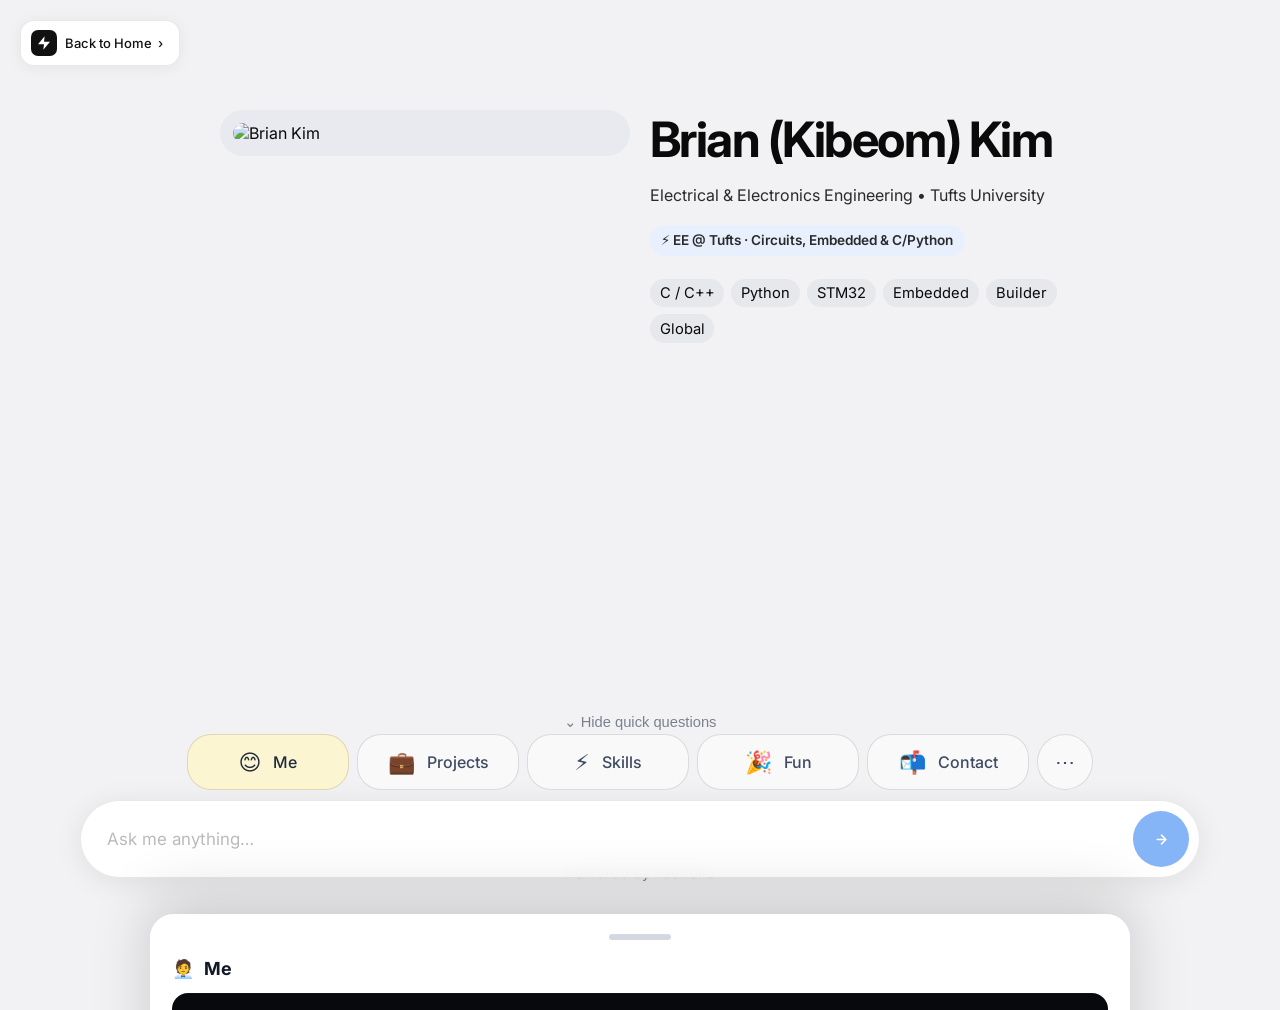
==== chat.html @ 94dc9ed6 "Initial commit" ====
<!DOCTYPE html>
<html lang="en">
<head>
<meta charset="UTF-8"/>
<meta name="viewport" content="width=device-width, initial-scale=1.0"/>
<title>Chat | Brian Kim</title>
<link rel="preconnect" href="https://fonts.googleapis.com">
<link href="https://fonts.googleapis.com/css2?family=Inter:wght@400;500;600;700;800;900&display=swap" rel="stylesheet">
<link rel="stylesheet" href="./styles.css"/>
</head>
<body>
<canvas id="liquid-canvas"></canvas>
<div id="cursor"></div>
<div id="cursor-ring"></div>

<a class="badge-btn" href="index.html">
  <div class="badge-icon">
    <svg width="16" height="16" viewBox="0 0 24 24" fill="white"><path d="M13 2L3 14h9l-1 8 10-12h-9l1-8z"/></svg>
  </div>
  Brian Kim Portfolio &nbsp;›
</a>

<main class="chat-view">
  <div class="chat-top">
    <div class="chat-avatar">
      <img src="https://portfolio-website-nine-zeta-33.vercel.app/images/intro.png" alt="Brian Kim"/>
    </div>
  </div>

  <div class="chat-bubble" id="user-question">What are your projects?</div>
  <div class="typing" id="typing"><span></span><span></span><span></span></div>

  <article class="chat-answer" id="chat-answer" style="display:none;">
    <div id="chat-resource-cards" class="chat-resource-cards" style="display:none;"></div>
    <p id="chat-answer-body" class="robotic-output"></p>
  </article>
</main>

<div class="chat-bar">
  <input class="chat-input" placeholder="Ask me anything…" />
  <button class="chat-send" aria-label="Send">
    <svg viewBox="0 0 24 24" fill="none" stroke="white" stroke-width="2.5" stroke-linecap="round" stroke-linejoin="round">
      <path d="M5 12h14M12 5l7 7-7 7"/>
    </svg>
  </button>
</div>

<nav class="bottom-nav">
  <a class="nav-item" href="me.html"><span class="nav-icon">😊</span>Me</a>
  <a class="nav-item" href="projects.html"><span class="nav-icon">💼</span>Projects</a>
  <a class="nav-item" href="skills.html"><span class="nav-icon">⚡</span>Skills</a>
  <a class="nav-item" href="fun.html"><span class="nav-icon">🎉</span>Fun</a>
  <a class="nav-item" href="contact.html"><span class="nav-icon">📬</span>Contact</a>
</nav>

<script src="./script.js"></script>
</body>
</html>
---- styles.css ----
*, *::before, *::after { margin: 0; padding: 0; box-sizing: border-box; }

:root {
  --bg: #ffffff;
  --text: #0a0a0a;
  --muted: #666;
  --card: rgba(255, 255, 255, 0.95);
  --line: rgba(0, 0, 0, 0.09);
}

body {
  background: var(--bg);
  color: var(--text);
  font-family: 'Inter', system-ui, sans-serif;
  min-height: 100vh;
  cursor: none;
  overflow-x: hidden;
  user-select: none;
}

body.no-rainbow {
  cursor: auto;
  background: #f2f2f4;
}

body.no-rainbow #liquid-canvas,
body.no-rainbow #cursor,
body.no-rainbow #cursor-ring,
body.no-rainbow .hint {
  display: none !important;
}

body.no-rainbow .chat-input {
  cursor: text;
}

body.no-rainbow .chat-send,
body.no-rainbow .nav-item,
body.no-rainbow .badge-btn {
  cursor: pointer;
}

#liquid-canvas {
  position: fixed;
  inset: 0;
  z-index: 0;
  pointer-events: none;
}

#cursor {
  position: fixed;
  width: 12px;
  height: 12px;
  border-radius: 50%;
  background: #111;
  pointer-events: none;
  transform: translate(-50%, -50%);
  z-index: 9999;
  transition: opacity .2s;
}

#cursor-ring {
  position: fixed;
  width: 34px;
  height: 34px;
  border-radius: 50%;
  border: 1.5px solid rgba(0, 0, 0, 0.15);
  pointer-events: none;
  transform: translate(-50%, -50%);
  z-index: 9998;
}

.badge-btn {
  position: fixed;
  top: 20px;
  left: 20px;
  z-index: 100;
  display: flex;
  align-items: center;
  gap: 8px;
  padding: 9px 16px 9px 10px;
  background: var(--card);
  backdrop-filter: blur(12px);
  border: 1px solid var(--line);
  border-radius: 14px;
  font-size: 13px;
  font-weight: 500;
  color: #111;
  text-decoration: none;
  box-shadow: 0 2px 16px rgba(0, 0, 0, 0.06);
}

.badge-icon {
  width: 26px;
  height: 26px;
  border-radius: 7px;
  background: #111;
  display: flex;
  align-items: center;
  justify-content: center;
}

.hero {
  position: relative;
  z-index: 10;
  width: 100%;
  height: 100vh;
  display: flex;
  flex-direction: column;
  align-items: center;
  justify-content: center;
  padding-bottom: 180px;
  pointer-events: none;
}

.logo-wrap {
  width: 50px;
  height: 50px;
  margin-bottom: 14px;
}

.hero-greeting {
  font-size: 18px;
  font-weight: 500;
  color: #222;
  margin-bottom: 2px;
  letter-spacing: -0.01em;
  text-align: center;
}

.hero-title {
  font-size: clamp(3rem, 9vw, 7.5rem);
  font-weight: 900;
  letter-spacing: -0.05em;
  color: #0a0a0a;
  line-height: 1;
  margin-bottom: 24px;
  text-align: center;
}

.memoji {
  width: 210px;
  height: 210px;
  border-radius: 50%;
  overflow: hidden;
  animation: float 5s ease-in-out infinite;
  filter: drop-shadow(0 16px 32px rgba(0, 0, 0, 0.1));
}

.memoji img {
  width: 100%;
  height: 100%;
  object-fit: cover;
}

@keyframes float {
  0%, 100% { transform: translateY(0) rotate(-1deg); }
  50% { transform: translateY(-12px) rotate(1.5deg); }
}

.chat-bar {
  position: fixed;
  bottom: 22px;
  left: 50%;
  transform: translateX(-50%);
  z-index: 100;
  display: flex;
  align-items: center;
  width: min(1120px, calc(100% - 3rem));
  max-width: 1120px;
  background: var(--card);
  backdrop-filter: blur(20px);
  border: 1px solid var(--line);
  border-radius: 999px;
  padding: 10px 10px 10px 26px;
  box-shadow: 0 4px 28px rgba(0, 0, 0, 0.08);
  transition: bottom .24s ease, opacity .2s ease;
}

.chat-input {
  flex: 1;
  border: none;
  background: transparent;
  outline: none;
  font-size: 17px;
  color: #333;
  font-family: inherit;
  cursor: none;
}

.chat-input::placeholder { color: #bbb; }

.chat-send {
  width: 56px;
  height: 56px;
  border-radius: 50%;
  background: #85b4f7;
  border: none;
  display: flex;
  align-items: center;
  justify-content: center;
  flex-shrink: 0;
  cursor: none;
  color: #fff;
  transition: background 0.2s ease, color 0.2s ease, transform 0.15s ease;
}

.chat-send svg {
  width: 15px;
  height: 15px;
  stroke: currentColor;
}

.chat-send.is-active {
  background: #3f8cff;
  color: #fff;
}

.bottom-nav {
  position: fixed;
  bottom: 110px;
  left: 50%;
  transform: translateX(-50%);
  z-index: 100;
  display: flex;
  gap: 8px;
  padding: 0;
  transition: opacity .24s ease, transform .24s ease;
}

.nav-item {
  display: flex;
  flex-direction: row;
  align-items: center;
  justify-content: center;
  gap: 12px;
  padding: 12px 24px;
  border-radius: 24px;
  border: 1px solid rgba(0, 0, 0, 0.12);
  background: rgba(255, 255, 255, 0.55);
  font-size: 16px;
  font-weight: 500;
  color: #3f4b61;
  cursor: none;
  min-width: 162px;
  text-decoration: none;
  transition: background .15s, color .15s;
}

.nav-item:hover { background: rgba(0, 0, 0, 0.05); color: #111; }
.nav-item.active { background: rgba(255, 247, 199, 0.78); color: #1f2b3d; }

.nav-icon { font-size: 22px; }

.nav-item.nav-more {
  min-width: 56px;
  width: 56px;
  height: 56px;
  padding: 0;
  font-size: 20px;
  justify-content: center;
  border-radius: 999px;
}

.more-sheet-backdrop {
  position: fixed;
  inset: 0;
  z-index: 12020;
  background: rgba(18, 20, 24, 0.34);
  backdrop-filter: blur(10px);
  -webkit-backdrop-filter: blur(10px);
  opacity: 0;
  pointer-events: none;
  transition: opacity 0.22s ease;
}

.more-sheet-backdrop.show {
  opacity: 1;
  pointer-events: auto;
}

.more-sheet {
  position: fixed;
  left: 0;
  right: 0;
  bottom: 0;
  z-index: 12030;
  margin: 0 auto;
  width: min(980px, 100%);
  max-height: min(78vh, 900px);
  background: rgba(255, 255, 255, 0.96);
  border-radius: 24px 24px 0 0;
  box-shadow: 0 -18px 60px rgba(0, 0, 0, 0.16);
  transform: translateY(102%);
  transition: transform 0.28s cubic-bezier(0.22, 1, 0.36, 1);
  overflow: hidden;
}

.more-sheet.show {
  transform: translateY(0);
}

.more-sheet-inner {
  overflow-y: auto;
  max-height: min(78vh, 900px);
  padding: 14px 22px 34px;
}

.more-sheet-handle {
  width: 62px;
  height: 6px;
  border-radius: 999px;
  background: #d3d8e2;
  margin: 6px auto 18px;
}

.more-sheet-group + .more-sheet-group {
  margin-top: 28px;
}

.more-sheet-title {
  display: flex;
  align-items: center;
  gap: 10px;
  font-size: 18px;
  font-weight: 700;
  color: #111827;
  margin-bottom: 14px;
}

.more-sheet-items {
  display: flex;
  flex-direction: column;
  gap: 12px;
}

.more-sheet-question {
  display: flex;
  align-items: center;
  justify-content: space-between;
  gap: 14px;
  width: 100%;
  border: 1px solid rgba(17, 24, 39, 0.06);
  border-radius: 16px;
  background: #f5f7fb;
  color: #111827;
  padding: 18px 20px;
  text-align: left;
  font-size: 17px;
  font-weight: 500;
  cursor: pointer;
  transition: transform 0.16s ease, background 0.16s ease, border-color 0.16s ease;
}

.more-sheet-question:hover {
  transform: translateY(-1px);
  background: #eef2f8;
}

.more-sheet-question.primary {
  background: #07090d;
  color: #fff;
}

.more-sheet-question.primary:hover {
  background: #13161b;
}

.more-sheet-question-arrow {
  font-size: 28px;
  line-height: 1;
  color: inherit;
  opacity: 0.82;
}

body.more-sheet-open {
  overflow: hidden;
}

@media (max-width: 720px) {
  .more-sheet {
    width: 100%;
    border-radius: 22px 22px 0 0;
  }

  .more-sheet-inner {
    padding: 12px 18px 28px;
  }

  .more-sheet-question {
    font-size: 16px;
    padding: 16px 18px;
  }
}

/* =========================
   Home (static UI) — match reference screenshot
   ========================= */

body.home.static-ui {
  cursor: auto;
}

body.home.static-ui #cursor,
body.home.static-ui #cursor-ring,
body.home.static-ui .hint {
  display: block;
}

body.home.static-ui #liquid-canvas {
  opacity: 1;
}

body.home.static-ui .hero {
  padding-bottom: 230px;
}

body.home.static-ui .chat-bar {
  bottom: 150px;
  width: min(760px, calc(100% - 3rem));
  padding: 10px 10px 10px 22px;
  border-radius: 999px;
  background: rgba(255, 255, 255, 0.8);
  border: 1px solid rgba(0, 0, 0, 0.08);
  box-shadow: 0 3px 18px rgba(0, 0, 0, 0.06);
}

body.home.static-ui .chat-input {
  cursor: default;
  font-size: 16px;
  color: #6b7280;
}

body.home.static-ui .chat-input::placeholder {
  color: rgba(17, 24, 39, 0.35);
}

body.home.static-ui .chat-send {
  width: 46px;
  height: 46px;
  cursor: default;
  box-shadow: 0 6px 18px rgba(0, 0, 0, 0.08);
}

body.home.static-ui .bottom-nav {
  bottom: 70px;
  gap: 14px;
}

body.home.static-ui .nav-item {
  min-width: 118px;
  width: 118px;
  height: 76px;
  padding: 12px 10px;
  gap: 6px;
  flex-direction: column;
  border-radius: 16px;
  border: 1px solid rgba(0, 0, 0, 0.08);
  background: rgba(255, 255, 255, 0.72);
  box-shadow: 0 2px 14px rgba(0, 0, 0, 0.05);
  color: rgba(17, 24, 39, 0.75);
  font-size: 13px;
  font-weight: 500;
  pointer-events: auto;
  cursor: pointer;
}

body.home.static-ui .nav-item:hover {
  background: rgba(255, 255, 255, 0.72);
  color: rgba(17, 24, 39, 0.75);
}

body.home.static-ui .nav-item.active {
  background: rgba(255, 255, 255, 0.72);
}

body.home.static-ui .nav-icon {
  width: 30px;
  height: 30px;
  border-radius: 10px;
  display: inline-flex;
  align-items: center;
  justify-content: center;
  background: rgba(17, 24, 39, 0.04);
  font-size: 18px;
}

body.home.static-ui .nav-label {
  line-height: 1;
}

body.home.static-ui .nav-more {
  display: none !important;
}

.watermark {
  position: fixed;
  bottom: -24px;
  left: 50%;
  transform: translateX(-50%);
  font-size: clamp(5rem, 15vw, 13rem);
  font-weight: 900;
  letter-spacing: -0.04em;
  color: rgba(0, 0, 0, 0.035);
  white-space: nowrap;
  pointer-events: none;
  z-index: 1;
}

.hint {
  position: fixed;
  bottom: 50%;
  left: 50%;
  transform: translate(-50%, 50%);
  font-size: 12px;
  letter-spacing: .18em;
  text-transform: uppercase;
  color: rgba(0, 0, 0, 0.2);
  pointer-events: none;
  z-index: 50;
  transition: opacity .8s ease;
}

.hint.hidden { opacity: 0; }

.screen-loader {
  position: fixed;
  inset: 0;
  z-index: 12000;
  display: none;
  align-items: center;
  justify-content: center;
  flex-direction: column;
  gap: 0.8rem;
  background: rgba(255, 255, 255, 0.9);
  backdrop-filter: blur(8px);
}

.screen-loader.show {
  display: flex;
}

.loader-typing {
  display: flex;
  gap: 0.4rem;
}

.loader-typing span {
  width: 9px;
  height: 9px;
  border-radius: 50%;
  background: #2f2f34;
  opacity: 0.28;
  animation: blink 1s infinite ease-in-out;
}

.loader-typing span:nth-child(2) { animation-delay: 0.14s; }
.loader-typing span:nth-child(3) { animation-delay: 0.28s; }

.loader-label {
  font-size: 0.92rem;
  color: #4b4b54;
  letter-spacing: 0.02em;
}

.page-content {
  position: relative;
  z-index: 10;
  width: 100%;
  margin: 0;
}

.app-shell {
  position: relative;
  z-index: 10;
  width: min(860px, calc(100% - 2rem));
  margin: 110px auto 0;
  max-height: calc(100vh - 315px);
  overflow-y: auto;
  overflow-x: hidden;
  padding: 0 10px 16px;
  border-radius: 14px;
}

.app-shell::-webkit-scrollbar {
  width: 8px;
}

.app-shell::-webkit-scrollbar-thumb {
  background: rgba(98, 102, 112, 0.55);
  border-radius: 999px;
}

.content-card {
  background: transparent;
  border: 0;
  border-radius: 0;
  padding: 0;
  box-shadow: none;
}

.content-card.preload-hide {
  opacity: 0;
  transform: translateY(6px);
  pointer-events: none;
}

.content-card.reveal {
  opacity: 1;
  transform: translateY(0);
  transition: opacity 420ms ease, transform 420ms ease;
}

.page-typing {
  display: none;
  align-items: center;
  justify-content: center;
  gap: 0.4rem;
  min-height: 120px;
}

.page-typing.show {
  display: flex;
}

.page-typing span {
  width: 10px;
  height: 10px;
  border-radius: 50%;
  background: #2f2f34;
  opacity: 0.25;
  animation: blink 1s infinite ease-in-out;
}

.page-typing span:nth-child(2) { animation-delay: 0.14s; }
.page-typing span:nth-child(3) { animation-delay: 0.28s; }

.page-loader-scene {
  position: relative;
  z-index: 15;
  width: min(860px, calc(100% - 2rem));
  margin: 120px auto 40px;
  display: none;
}

.page-loader-scene.show {
  display: block;
}

.scene-top {
  display: flex;
  justify-content: center;
  margin-bottom: 18px;
}

.scene-avatar {
  width: 58px;
  height: 58px;
  border-radius: 50%;
  overflow: hidden;
  box-shadow: 0 10px 24px rgba(0, 0, 0, 0.12);
}

.scene-avatar img {
  width: 100%;
  height: 100%;
  object-fit: cover;
}

.scene-bubble {
  margin: 0 0 0 auto;
  width: fit-content;
  max-width: min(640px, 88%);
  background: #1677f2;
  color: #fff;
  border-radius: 999px;
  padding: 0.72rem 1.08rem;
  font-size: 1.02rem;
  line-height: 1.35;
  text-align: left;
}

.scene-dots {
  margin-top: 48px;
  display: flex;
  gap: 0.33rem;
  width: fit-content;
  margin-left: 0;
  margin-right: auto;
}

.scene-dots span {
  width: 8px;
  height: 8px;
  border-radius: 50%;
  background: #191919;
  opacity: 0.26;
  animation: blink 1s infinite ease-in-out;
}

.scene-dots span:nth-child(2) { animation-delay: 0.14s; }
.scene-dots span:nth-child(3) { animation-delay: 0.28s; }

.content-card h1 {
  font-size: clamp(2.1rem, 4vw, 3.05rem);
  margin-bottom: .8rem;
  letter-spacing: -0.03em;
}

.content-card h2 {
  font-size: 1.2rem;
  margin: 1rem 0 .45rem;
}

.content-card p {
  color: #2a2a2a;
  line-height: 1.65;
  margin-bottom: .7rem;
}

.grid {
  display: grid;
  grid-template-columns: repeat(2, minmax(0, 1fr));
  gap: .9rem;
  margin-top: .8rem;
}

.item {
  border: 1px solid rgba(0, 0, 0, 0.08);
  border-radius: 14px;
  padding: .8rem;
  background: rgba(255, 255, 255, 0.8);
}

.item img {
  width: 100%;
  aspect-ratio: 16 / 9;
  object-fit: cover;
  border-radius: 10px;
  margin-bottom: .55rem;
}

.item h3 {
  font-size: 1rem;
  margin-bottom: .4rem;
}

.item a {
  color: #145ad7;
  text-decoration: none;
  font-weight: 600;
}

.item a:hover { text-decoration: underline; }

.chips {
  display: flex;
  gap: .5rem;
  flex-wrap: wrap;
  list-style: none;
  margin-top: .7rem;
}

.chips li {
  border: 1px solid rgba(0, 0, 0, 0.1);
  border-radius: 999px;
  padding: .45rem .75rem;
  font-size: .92rem;
  background: #121318;
  color: #f3f5fb;
}

.link-list {
  display: flex;
  flex-direction: column;
  gap: .5rem;
  margin-top: .5rem;
}

.link-list a {
  color: #145ad7;
  text-decoration: none;
  font-weight: 600;
}

.link-list a:hover { text-decoration: underline; }

.persona-top {
  display: grid;
  justify-items: center;
  gap: 0.9rem;
  margin-bottom: 1.1rem;
}

.persona-avatar {
  width: 58px;
  height: 58px;
  border-radius: 50%;
  overflow: hidden;
}

.persona-avatar img {
  width: 100%;
  height: 100%;
  object-fit: cover;
}

.profile-grid {
  display: grid;
  grid-template-columns: 1fr 1fr;
  gap: 1.2rem;
  align-items: start;
  margin-bottom: 1.35rem;
}

.profile-photo-wrap {
  background: #e8eaef;
  border-radius: 24px;
  padding: 0.8rem;
}

.profile-photo-wrap img {
  width: 100%;
  border-radius: 16px;
  display: block;
}

.muted-line {
  color: #787f8f;
}

.profile-tags {
  margin-top: 0.7rem;
  display: flex;
  flex-wrap: wrap;
  gap: 0.44rem;
}

.profile-tags span {
  background: #e7e8ec;
  border-radius: 999px;
  padding: 0.33rem 0.62rem;
  font-size: 0.92rem;
}

.project-row {
  --visible-cards: 3;
  --project-gap: 0.9rem;
  overflow: hidden;
}

.project-track {
  display: flex;
  gap: var(--project-gap);
  transition: transform 0.35s ease;
  will-change: transform;
  cursor: grab;
  touch-action: pan-y;
}

.project-track.dragging {
  transition: none;
  cursor: grabbing;
}

.project-tile {
  background: linear-gradient(180deg, #090a10, #151821);
  border-radius: 24px;
  overflow: hidden;
  min-height: 330px;
  color: #f8f9fc;
  display: flex;
  flex-direction: column;
  flex: 0 0 calc((100% - (var(--project-gap) * (var(--visible-cards) - 1))) / var(--visible-cards));
}

.project-tile img {
  width: 100%;
  height: 100%;
  object-fit: cover;
  flex: 1;
}

.project-head {
  padding: 1rem 1rem 0.4rem;
}

.project-head h3 {
  color: #fff;
  font-size: 1.9rem;
  line-height: 1;
  margin: 0.26rem 0 0;
}

.project-head p {
  margin: 0;
  font-size: 0.78rem;
  font-weight: 700;
  letter-spacing: 0.08em;
  text-transform: uppercase;
  color: rgba(255, 255, 255, 0.72);
}

.project-chip {
  margin-top: 0.5rem;
  display: inline-flex;
  align-items: center;
  border-radius: 999px;
  padding: 0.26rem 0.62rem;
  font-size: 0.72rem;
  font-weight: 700;
  letter-spacing: 0.03em;
  color: #eaf1ff;
  background: rgba(255, 255, 255, 0.14);
  border: 1px solid rgba(255, 255, 255, 0.22);
}

.section-block {
  margin-bottom: 1.4rem;
}

.section-block h2 {
  font-size: 2.65rem;
  margin-bottom: 0.9rem;
}

.project-carousel-nav {
  margin-top: 0.9rem;
  display: flex;
  justify-content: flex-end;
  gap: 0.62rem;
}

.project-arrow {
  width: 44px;
  height: 44px;
  border-radius: 50%;
  border: 1px solid rgba(0, 0, 0, 0.08);
  background: #eef0f4;
  color: #7a8090;
  font-size: 1.5rem;
  line-height: 1;
  cursor: pointer;
}

.project-arrow:disabled {
  opacity: 0.45;
  cursor: default;
}

.projects-page .project-row {
  --project-gap: 1rem;
}

.projects-page .project-tile {
  position: relative;
  border: 1px solid rgba(255, 255, 255, 0.08);
  box-shadow: 0 18px 44px rgba(7, 8, 14, 0.35);
}

.projects-page .project-tile::after {
  content: '';
  position: absolute;
  inset: 0;
  background: linear-gradient(180deg, rgba(7, 8, 14, 0.05) 44%, rgba(7, 8, 14, 0.62) 100%);
  pointer-events: none;
}

.projects-page .project-head {
  position: relative;
  z-index: 1;
}

.projects-hero {
  display: flex;
  align-items: flex-end;
  justify-content: space-between;
  gap: 1rem;
  margin-bottom: 0.9rem;
}

.projects-intro {
  margin: 0 0 0.2rem;
  color: #5d6575;
  font-size: 0.98rem;
  font-weight: 600;
}

.project-directive {
  margin-top: 2.75rem;
  padding: 1.1rem 1.2rem;
  border-radius: 18px;
  border: 1px solid rgba(0, 0, 0, 0.08);
  background: rgba(255, 255, 255, 0.86);
}

.projects-page .project-carousel-nav {
  margin-bottom: 0.3rem;
}

.project-directive-title {
  margin: 0 0 0.75rem;
  font-size: 0.84rem;
  font-weight: 800;
  letter-spacing: 0.08em;
  text-transform: uppercase;
  color: #687183;
}

.project-directive p {
  margin-bottom: 0.7rem;
}

.project-directive p:last-child {
  margin-bottom: 0;
}

.skill-group {
  margin: 1rem 0 1.3rem;
}

.skill-group h3 {
  font-size: 2rem;
  margin-bottom: 0.6rem;
}

.fun-hero-wrap {
  background: #e4e4e7;
  border-radius: 22px;
  padding: 0.8rem;
  margin: 0.9rem 0 0.2rem;
}

.fun-hero-wrap img {
  width: 100%;
  border-radius: 14px;
  display: block;
}

.quick-hide {
  position: fixed;
  left: 50%;
  transform: translateX(-50%);
  bottom: 170px;
  z-index: 105;
  display: inline-block;
  border: 0;
  background: transparent;
  padding: 0;
  text-align: center;
  color: #7a808e;
  font-size: 0.92rem;
  cursor: pointer;
}

.powered {
  position: fixed;
  bottom: 18px;
  left: 50%;
  transform: translateX(-50%);
  color: #818796;
  font-size: 0.92rem;
  z-index: 40;
}

body.quick-hidden .bottom-nav {
  opacity: 0;
  pointer-events: none;
  transform: translateX(-50%) translateY(16px);
}

body.quick-hidden .chat-bar {
  bottom: 22px;
}

body.quick-hidden .app-shell {
  max-height: calc(100vh - 255px);
  padding-bottom: 16px;
}

body.quick-hidden .quick-hide {
  bottom: 104px;
  background: rgba(255, 255, 255, 0.82);
  border: 1px solid rgba(0, 0, 0, 0.12);
  border-radius: 8px;
  padding: 0.2rem 0.6rem;
}

.page-loader-overlay {
  position: fixed;
  inset: 0;
  z-index: 11500;
  background: rgba(242, 242, 244, 0.96);
  display: none;
}

.page-loader-overlay.show {
  display: block;
}

.chat-view {
  position: relative;
  z-index: 10;
  width: min(860px, calc(100% - 2rem));
  margin: 120px auto 210px;
  text-align: left;
}

.chat-top {
  display: flex;
  flex-direction: column;
  align-items: center;
  gap: 0.45rem;
  margin-bottom: 1.2rem;
}

.chat-avatar {
  width: 56px;
  height: 56px;
  border-radius: 50%;
  overflow: hidden;
  box-shadow: 0 8px 20px rgba(0, 0, 0, 0.12);
}

.chat-avatar img {
  width: 100%;
  height: 100%;
  object-fit: cover;
}

.chat-bubble {
  margin: 0 auto 0.8rem;
  width: fit-content;
  max-width: min(640px, 90%);
  background: #147efb;
  color: #fff;
  padding: 0.7rem 1rem;
  border-radius: 999px;
  font-size: 1.05rem;
  line-height: 1.35;
}

.typing {
  width: fit-content;
  padding: 0.55rem 0.75rem;
  border-radius: 14px;
  background: rgba(235, 235, 238, 0.95);
  display: flex;
  gap: 0.33rem;
}

.typing span {
  width: 7px;
  height: 7px;
  border-radius: 50%;
  background: #444;
  opacity: 0.32;
  animation: blink 1s infinite ease-in-out;
}

.typing span:nth-child(2) { animation-delay: 0.16s; }
.typing span:nth-child(3) { animation-delay: 0.32s; }

.chat-answer {
  margin-top: 0.9rem;
  max-width: min(760px, 96%);
  background: rgba(255, 255, 255, 0.9);
  border: 1px solid rgba(0, 0, 0, 0.08);
  border-radius: 18px;
  padding: 1rem;
  line-height: 1.65;
}

.chat-answer h2 {
  margin-bottom: 0.45rem;
}

.holding {
  transform: scale(0.96);
}

@keyframes blink {
  0%, 80%, 100% { opacity: 0.25; transform: translateY(0); }
  40% { opacity: 0.9; transform: translateY(-1px); }
}

/* ================================
   Me page — new components
   ================================ */

.status-badge {
  display: inline-block;
  margin: 0.35rem 0 0.55rem;
  font-size: 0.85rem;
  font-weight: 600;
  color: #1f5ea8;
  background: #e8f0fe;
  border-radius: 999px;
  padding: 0.28rem 0.7rem;
}

.bio-section {
  margin: 1.4rem 0;
}

.bio-section p {
  color: #2a2a2a;
  line-height: 1.7;
  margin-bottom: 0.9rem;
  font-size: 1rem;
}

.xp-section {
  margin: 1.4rem 0 0.6rem;
}

.section-label {
  font-size: 0.72rem !important;
  font-weight: 700 !important;
  letter-spacing: 0.1em;
  text-transform: uppercase;
  color: #888 !important;
  margin-bottom: 0.85rem !important;
}

.xp-list {
  display: flex;
  flex-direction: column;
  gap: 0;
}

.xp-item {
  display: grid;
  grid-template-columns: 14px 1fr;
  gap: 0 14px;
  padding: 0 0 1.1rem 0;
  position: relative;
}

.xp-item:not(:last-child) .xp-dot::after {
  content: '';
  position: absolute;
  left: 5px;
  top: 10px;
  bottom: 0;
  width: 2px;
  background: rgba(0,0,0,0.1);
}

.xp-dot {
  width: 12px;
  height: 12px;
  border-radius: 50%;
  background: #111;
  margin-top: 3px;
  flex-shrink: 0;
  position: relative;
}

.xp-role {
  font-weight: 700;
  font-size: 0.93rem;
  color: #111;
  margin-bottom: 0.1rem !important;
}

.xp-meta {
  font-size: 0.8rem;
  color: #888;
  margin-bottom: 0.2rem !important;
}

.xp-desc {
  font-size: 0.88rem;
  color: #555;
  line-height: 1.5;
  margin-bottom: 0 !important;
}

.lang-row {
  display: flex;
  gap: 0.6rem;
  flex-wrap: wrap;
  margin: 1rem 0 0.4rem;
}

.lang-chip {
  font-size: 0.88rem;
  font-weight: 600;
  background: #f0f0f3;
  border-radius: 999px;
  padding: 0.38rem 0.8rem;
  color: #333;
}

/* ================================
   Drop-in animation (structural zones)
   ================================ */

.ai-drop-zone {
  opacity: 0;
  transform: translateY(14px);
}

.ai-drop-zone.drop-in {
  animation: drop-in-anim 0.45s cubic-bezier(0.22, 1, 0.36, 1) forwards;
}

@keyframes drop-in-anim {
  to { opacity: 1; transform: translateY(0); }
}

/* ================================
   AI Streaming Content Animation
   ================================ */

.ai-hidden {
  opacity: 0 !important;
  transform: translateY(10px);
}

.ai-block-reveal {
  transition: opacity 0.38s ease, transform 0.38s ease;
  opacity: 1 !important;
  transform: translateY(0) !important;
}

/* Blinking cursor that appears at the end of streaming text */
.type-cursor {
  display: inline-block;
  width: 2px;
  height: 0.88em;
  background: currentColor;
  margin-left: 1.5px;
  vertical-align: text-bottom;
  border-radius: 1px;
  animation: cursor-blink 0.65s ease-in-out infinite;
}

@keyframes cursor-blink {
  0%, 100% { opacity: 1; }
  50%       { opacity: 0; }
}

/* Shimmer glow on the cursor line while streaming a heading */
h1.ai-streaming,
h2.ai-streaming,
h3.ai-streaming {
  background: linear-gradient(90deg, var(--text) 60%, #4f9eff 100%);
  -webkit-background-clip: text;
  background-clip: text;
  -webkit-text-fill-color: transparent;
  transition: background 0.3s;
}

/* After streaming completes restore normal color */
h1.ai-streaming-done,
h2.ai-streaming-done,
h3.ai-streaming-done {
  -webkit-text-fill-color: unset;
  color: var(--text);
}

/* Stagger chips in after their group fades in */
.chips.ai-block-reveal li {
  opacity: 0;
  transform: scale(0.88);
  animation: chip-pop 0.22s ease forwards;
}

.chips.ai-block-reveal li:nth-child(1)  { animation-delay: 0.04s; }
.chips.ai-block-reveal li:nth-child(2)  { animation-delay: 0.08s; }
.chips.ai-block-reveal li:nth-child(3)  { animation-delay: 0.12s; }
.chips.ai-block-reveal li:nth-child(4)  { animation-delay: 0.16s; }
.chips.ai-block-reveal li:nth-child(5)  { animation-delay: 0.20s; }
.chips.ai-block-reveal li:nth-child(6)  { animation-delay: 0.24s; }
.chips.ai-block-reveal li:nth-child(n+7) { animation-delay: 0.28s; }

@keyframes chip-pop {
  to { opacity: 1; transform: scale(1); }
}

/* Project tiles slide up individually */
.project-row.ai-block-reveal .project-tile {
  opacity: 0;
  transform: translateY(14px);
  animation: tile-rise 0.32s ease forwards;
}

.project-row.ai-block-reveal .project-tile:nth-child(1) { animation-delay: 0.05s; }
.project-row.ai-block-reveal .project-tile:nth-child(2) { animation-delay: 0.15s; }
.project-row.ai-block-reveal .project-tile:nth-child(3) { animation-delay: 0.25s; }

@keyframes tile-rise {
  to { opacity: 1; transform: translateY(0); }
}

/* Link list links pop in */
.link-list.ai-block-reveal a {
  opacity: 0;
  animation: link-in 0.2s ease forwards;
}

.link-list.ai-block-reveal a:nth-child(1) { animation-delay: 0.05s; }
.link-list.ai-block-reveal a:nth-child(2) { animation-delay: 0.12s; }
.link-list.ai-block-reveal a:nth-child(3) { animation-delay: 0.19s; }
.link-list.ai-block-reveal a:nth-child(4) { animation-delay: 0.26s; }

@keyframes link-in {
  from { opacity: 0; transform: translateX(-6px); }
  to   { opacity: 1; transform: translateX(0); }
}

/* Profile tags pop */
.profile-tags.ai-block-reveal span {
  opacity: 0;
  transform: scale(0.85);
  animation: chip-pop 0.2s ease forwards;
}

.profile-tags.ai-block-reveal span:nth-child(1) { animation-delay: 0.04s; }
.profile-tags.ai-block-reveal span:nth-child(2) { animation-delay: 0.09s; }
.profile-tags.ai-block-reveal span:nth-child(3) { animation-delay: 0.14s; }
.profile-tags.ai-block-reveal span:nth-child(4) { animation-delay: 0.19s; }
.profile-tags.ai-block-reveal span:nth-child(5) { animation-delay: 0.24s; }

@media (max-width: 900px) {
  .grid { grid-template-columns: 1fr; }
  .project-row { --visible-cards: 1; }
  .project-tile { min-height: 290px; }

  .projects-hero {
    display: block;
  }

  .projects-intro {
    margin-top: 0.45rem;
  }
  .profile-grid { grid-template-columns: 1fr; }
}

@media (max-width: 720px) {
  body {
    cursor: auto;
  }

  .chat-input,
  .chat-send,
  .nav-item {
    cursor: pointer;
  }

  #cursor,
  #cursor-ring,
  .hint {
    display: none;
  }

  .hero {
    padding-bottom: 210px;
  }

  .memoji {
    width: 170px;
    height: 170px;
  }

  .bottom-nav {
    width: min(96vw, 560px);
    justify-content: flex-start;
    overflow-x: auto;
    padding-bottom: 3px;
  }

  .nav-item {
    min-width: 0;
    padding: 10px 14px;
    font-size: 14px;
  }
}


.chat-view {
  text-align: left;
}

.typing {
  margin: 0.35rem auto 0;
}

.chat-answer {
  margin: 0.95rem auto 0;
  max-width: min(760px, 96%);
  background: transparent;
  border: 0;
  border-radius: 0;
  padding: 0;
}

.robotic-output {
  margin: 0;
  font-family: 'Inter', sans-serif;
  font-size: 2rem;
  line-height: 1.52;
  color: #1d1e22;
  letter-spacing: 0.005em;
  white-space: pre-wrap;
}

.robotic-cursor {
  display: inline-block;
  margin-left: 2px;
  color: #3b82f6;
  animation: blink 0.9s infinite ease-in-out;
}

@media (max-width: 860px) {
  .robotic-output {
    font-size: 1.1rem;
  }
}


.chat-resource-cards {
  display: grid;
  gap: 0.75rem;
  margin: 0 0 0.9rem;
}

.chat-resource-card {
  display: flex;
  align-items: center;
  justify-content: space-between;
  gap: 0.9rem;
  text-decoration: none;
  color: inherit;
  background: #ececef;
  border: 1px solid rgba(0, 0, 0, 0.06);
  border-radius: 18px;
  padding: 1rem 1.1rem;
  transition: transform 0.18s ease, box-shadow 0.18s ease;
}

.chat-resource-card:hover {
  transform: translateY(-1px);
  box-shadow: 0 10px 26px rgba(0, 0, 0, 0.08);
}

.chat-resource-main {
  min-width: 0;
}

.chat-resource-title {
  margin: 0;
  font-size: 1.05rem;
  font-weight: 700;
  color: #1b1d22;
}

.chat-resource-sub {
  margin-top: 0.2rem;
  font-size: 0.98rem;
  color: #4e5563;
}

.chat-resource-meta {
  margin-top: 0.28rem;
  font-size: 0.9rem;
  color: #767d8a;
}

.chat-resource-icon {
  width: 42px;
  height: 42px;
  border-radius: 999px;
  background: #111;
  color: #fff;
  display: flex;
  align-items: center;
  justify-content: center;
  flex-shrink: 0;
  font-size: 1.1rem;
}
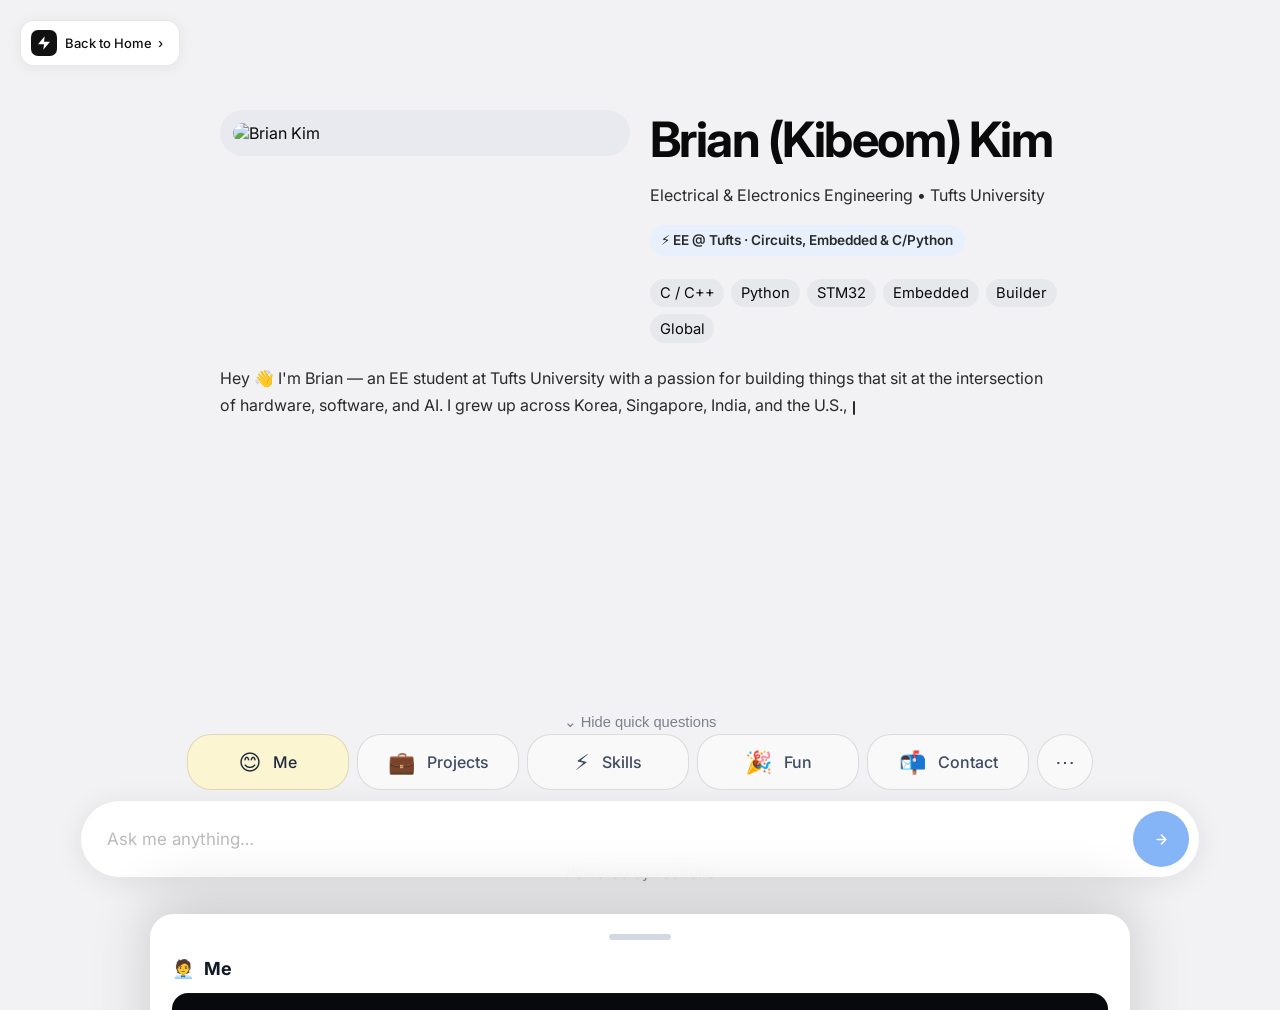
==== commit c886cbbf: "Reorganize site assets into folders" ====
--- a/chat.html
+++ b/chat.html
@@ -6,7 +6,7 @@
 <title>Chat | Brian Kim</title>
 <link rel="preconnect" href="https://fonts.googleapis.com">
 <link href="https://fonts.googleapis.com/css2?family=Inter:wght@400;500;600;700;800;900&display=swap" rel="stylesheet">
-<link rel="stylesheet" href="./styles.css"/>
+<link rel="stylesheet" href="./assets/css/styles.css"/>
 </head>
 <body>
 <canvas id="liquid-canvas"></canvas>
@@ -53,6 +53,6 @@
   <a class="nav-item" href="contact.html"><span class="nav-icon">📬</span>Contact</a>
 </nav>
 
-<script src="./script.js"></script>
+<script src="./assets/js/script.js"></script>
 </body>
 </html>
--- a/assets/css/styles.css
+++ b/assets/css/styles.css
@@ -0,0 +1,1583 @@
+*, *::before, *::after { margin: 0; padding: 0; box-sizing: border-box; }
+
+:root {
+  --bg: #ffffff;
+  --text: #0a0a0a;
+  --muted: #666;
+  --card: rgba(255, 255, 255, 0.95);
+  --line: rgba(0, 0, 0, 0.09);
+}
+
+body {
+  background: var(--bg);
+  color: var(--text);
+  font-family: 'Inter', system-ui, sans-serif;
+  min-height: 100vh;
+  cursor: none;
+  overflow-x: hidden;
+  user-select: none;
+}
+
+body.no-rainbow {
+  cursor: auto;
+  background: #f2f2f4;
+}
+
+body.no-rainbow #liquid-canvas,
+body.no-rainbow #cursor,
+body.no-rainbow #cursor-ring,
+body.no-rainbow .hint {
+  display: none !important;
+}
+
+body.no-rainbow .chat-input {
+  cursor: text;
+}
+
+body.no-rainbow .chat-send,
+body.no-rainbow .nav-item,
+body.no-rainbow .badge-btn {
+  cursor: pointer;
+}
+
+#liquid-canvas {
+  position: fixed;
+  inset: 0;
+  z-index: 0;
+  pointer-events: none;
+}
+
+#cursor {
+  position: fixed;
+  width: 12px;
+  height: 12px;
+  border-radius: 50%;
+  background: #111;
+  pointer-events: none;
+  transform: translate(-50%, -50%);
+  z-index: 9999;
+  transition: opacity .2s;
+}
+
+#cursor-ring {
+  position: fixed;
+  width: 34px;
+  height: 34px;
+  border-radius: 50%;
+  border: 1.5px solid rgba(0, 0, 0, 0.15);
+  pointer-events: none;
+  transform: translate(-50%, -50%);
+  z-index: 9998;
+}
+
+.badge-btn {
+  position: fixed;
+  top: 20px;
+  left: 20px;
+  z-index: 100;
+  display: flex;
+  align-items: center;
+  gap: 8px;
+  padding: 9px 16px 9px 10px;
+  background: var(--card);
+  backdrop-filter: blur(12px);
+  border: 1px solid var(--line);
+  border-radius: 14px;
+  font-size: 13px;
+  font-weight: 500;
+  color: #111;
+  text-decoration: none;
+  box-shadow: 0 2px 16px rgba(0, 0, 0, 0.06);
+}
+
+.badge-icon {
+  width: 26px;
+  height: 26px;
+  border-radius: 7px;
+  background: #111;
+  display: flex;
+  align-items: center;
+  justify-content: center;
+}
+
+.hero {
+  position: relative;
+  z-index: 10;
+  width: 100%;
+  height: 100vh;
+  display: flex;
+  flex-direction: column;
+  align-items: center;
+  justify-content: center;
+  padding-bottom: 180px;
+  pointer-events: none;
+}
+
+.logo-wrap {
+  width: 50px;
+  height: 50px;
+  margin-bottom: 14px;
+}
+
+.hero-greeting {
+  font-size: 18px;
+  font-weight: 500;
+  color: #222;
+  margin-bottom: 2px;
+  letter-spacing: -0.01em;
+  text-align: center;
+}
+
+.hero-title {
+  font-size: clamp(3rem, 9vw, 7.5rem);
+  font-weight: 900;
+  letter-spacing: -0.05em;
+  color: #0a0a0a;
+  line-height: 1;
+  margin-bottom: 24px;
+  text-align: center;
+}
+
+.memoji {
+  width: 210px;
+  height: 210px;
+  border-radius: 50%;
+  overflow: hidden;
+  animation: float 5s ease-in-out infinite;
+  filter: drop-shadow(0 16px 32px rgba(0, 0, 0, 0.1));
+}
+
+.memoji img {
+  width: 100%;
+  height: 100%;
+  object-fit: cover;
+}
+
+@keyframes float {
+  0%, 100% { transform: translateY(0) rotate(-1deg); }
+  50% { transform: translateY(-12px) rotate(1.5deg); }
+}
+
+.chat-bar {
+  position: fixed;
+  bottom: 22px;
+  left: 50%;
+  transform: translateX(-50%);
+  z-index: 100;
+  display: flex;
+  align-items: center;
+  width: min(1120px, calc(100% - 3rem));
+  max-width: 1120px;
+  background: var(--card);
+  backdrop-filter: blur(20px);
+  border: 1px solid var(--line);
+  border-radius: 999px;
+  padding: 10px 10px 10px 26px;
+  box-shadow: 0 4px 28px rgba(0, 0, 0, 0.08);
+  transition: bottom .24s ease, opacity .2s ease;
+}
+
+.chat-input {
+  flex: 1;
+  border: none;
+  background: transparent;
+  outline: none;
+  font-size: 17px;
+  color: #333;
+  font-family: inherit;
+  cursor: none;
+}
+
+.chat-input::placeholder { color: #bbb; }
+
+.chat-send {
+  width: 56px;
+  height: 56px;
+  border-radius: 50%;
+  background: #85b4f7;
+  border: none;
+  display: flex;
+  align-items: center;
+  justify-content: center;
+  flex-shrink: 0;
+  cursor: none;
+  color: #fff;
+  transition: background 0.2s ease, color 0.2s ease, transform 0.15s ease;
+}
+
+.chat-send svg {
+  width: 15px;
+  height: 15px;
+  stroke: currentColor;
+}
+
+.chat-send.is-active {
+  background: #3f8cff;
+  color: #fff;
+}
+
+.bottom-nav {
+  position: fixed;
+  bottom: 110px;
+  left: 50%;
+  transform: translateX(-50%);
+  z-index: 100;
+  display: flex;
+  gap: 8px;
+  padding: 0;
+  transition: opacity .24s ease, transform .24s ease;
+}
+
+.nav-item {
+  display: flex;
+  flex-direction: row;
+  align-items: center;
+  justify-content: center;
+  gap: 12px;
+  padding: 12px 24px;
+  border-radius: 24px;
+  border: 1px solid rgba(0, 0, 0, 0.12);
+  background: rgba(255, 255, 255, 0.55);
+  font-size: 16px;
+  font-weight: 500;
+  color: #3f4b61;
+  cursor: none;
+  min-width: 162px;
+  text-decoration: none;
+  transition: background .15s, color .15s;
+}
+
+.nav-item:hover { background: rgba(0, 0, 0, 0.05); color: #111; }
+.nav-item.active { background: rgba(255, 247, 199, 0.78); color: #1f2b3d; }
+
+.nav-icon { font-size: 22px; }
+
+.nav-item.nav-more {
+  min-width: 56px;
+  width: 56px;
+  height: 56px;
+  padding: 0;
+  font-size: 20px;
+  justify-content: center;
+  border-radius: 999px;
+}
+
+.more-sheet-backdrop {
+  position: fixed;
+  inset: 0;
+  z-index: 12020;
+  background: rgba(18, 20, 24, 0.34);
+  backdrop-filter: blur(10px);
+  -webkit-backdrop-filter: blur(10px);
+  opacity: 0;
+  pointer-events: none;
+  transition: opacity 0.22s ease;
+}
+
+.more-sheet-backdrop.show {
+  opacity: 1;
+  pointer-events: auto;
+}
+
+.more-sheet {
+  position: fixed;
+  left: 0;
+  right: 0;
+  bottom: 0;
+  z-index: 12030;
+  margin: 0 auto;
+  width: min(980px, 100%);
+  max-height: min(78vh, 900px);
+  background: rgba(255, 255, 255, 0.96);
+  border-radius: 24px 24px 0 0;
+  box-shadow: 0 -18px 60px rgba(0, 0, 0, 0.16);
+  transform: translateY(102%);
+  transition: transform 0.28s cubic-bezier(0.22, 1, 0.36, 1);
+  overflow: hidden;
+}
+
+.more-sheet.show {
+  transform: translateY(0);
+}
+
+.more-sheet-inner {
+  overflow-y: auto;
+  max-height: min(78vh, 900px);
+  padding: 14px 22px 34px;
+}
+
+.more-sheet-handle {
+  width: 62px;
+  height: 6px;
+  border-radius: 999px;
+  background: #d3d8e2;
+  margin: 6px auto 18px;
+}
+
+.more-sheet-group + .more-sheet-group {
+  margin-top: 28px;
+}
+
+.more-sheet-title {
+  display: flex;
+  align-items: center;
+  gap: 10px;
+  font-size: 18px;
+  font-weight: 700;
+  color: #111827;
+  margin-bottom: 14px;
+}
+
+.more-sheet-items {
+  display: flex;
+  flex-direction: column;
+  gap: 12px;
+}
+
+.more-sheet-question {
+  display: flex;
+  align-items: center;
+  justify-content: space-between;
+  gap: 14px;
+  width: 100%;
+  border: 1px solid rgba(17, 24, 39, 0.06);
+  border-radius: 16px;
+  background: #f5f7fb;
+  color: #111827;
+  padding: 18px 20px;
+  text-align: left;
+  font-size: 17px;
+  font-weight: 500;
+  cursor: pointer;
+  transition: transform 0.16s ease, background 0.16s ease, border-color 0.16s ease;
+}
+
+.more-sheet-question:hover {
+  transform: translateY(-1px);
+  background: #eef2f8;
+}
+
+.more-sheet-question.primary {
+  background: #07090d;
+  color: #fff;
+}
+
+.more-sheet-question.primary:hover {
+  background: #13161b;
+}
+
+.more-sheet-question-arrow {
+  font-size: 28px;
+  line-height: 1;
+  color: inherit;
+  opacity: 0.82;
+}
+
+body.more-sheet-open {
+  overflow: hidden;
+}
+
+@media (max-width: 720px) {
+  .more-sheet {
+    width: 100%;
+    border-radius: 22px 22px 0 0;
+  }
+
+  .more-sheet-inner {
+    padding: 12px 18px 28px;
+  }
+
+  .more-sheet-question {
+    font-size: 16px;
+    padding: 16px 18px;
+  }
+}
+
+/* =========================
+   Home (static UI) — match reference screenshot
+   ========================= */
+
+body.home.static-ui {
+  cursor: auto;
+}
+
+body.home.static-ui #cursor,
+body.home.static-ui #cursor-ring,
+body.home.static-ui .hint {
+  display: block;
+}
+
+body.home.static-ui #liquid-canvas {
+  opacity: 1;
+}
+
+body.home.static-ui .hero {
+  padding-bottom: 230px;
+}
+
+body.home.static-ui .chat-bar {
+  bottom: 150px;
+  width: min(760px, calc(100% - 3rem));
+  padding: 10px 10px 10px 22px;
+  border-radius: 999px;
+  background: rgba(255, 255, 255, 0.8);
+  border: 1px solid rgba(0, 0, 0, 0.08);
+  box-shadow: 0 3px 18px rgba(0, 0, 0, 0.06);
+}
+
+body.home.static-ui .chat-input {
+  cursor: default;
+  font-size: 16px;
+  color: #6b7280;
+}
+
+body.home.static-ui .chat-input::placeholder {
+  color: rgba(17, 24, 39, 0.35);
+}
+
+body.home.static-ui .chat-send {
+  width: 46px;
+  height: 46px;
+  cursor: default;
+  box-shadow: 0 6px 18px rgba(0, 0, 0, 0.08);
+}
+
+body.home.static-ui .bottom-nav {
+  bottom: 70px;
+  gap: 14px;
+}
+
+body.home.static-ui .nav-item {
+  min-width: 118px;
+  width: 118px;
+  height: 76px;
+  padding: 12px 10px;
+  gap: 6px;
+  flex-direction: column;
+  border-radius: 16px;
+  border: 1px solid rgba(0, 0, 0, 0.08);
+  background: rgba(255, 255, 255, 0.72);
+  box-shadow: 0 2px 14px rgba(0, 0, 0, 0.05);
+  color: rgba(17, 24, 39, 0.75);
+  font-size: 13px;
+  font-weight: 500;
+  pointer-events: auto;
+  cursor: pointer;
+}
+
+body.home.static-ui .nav-item:hover {
+  background: rgba(255, 255, 255, 0.72);
+  color: rgba(17, 24, 39, 0.75);
+}
+
+body.home.static-ui .nav-item.active {
+  background: rgba(255, 255, 255, 0.72);
+}
+
+body.home.static-ui .nav-icon {
+  width: 30px;
+  height: 30px;
+  border-radius: 10px;
+  display: inline-flex;
+  align-items: center;
+  justify-content: center;
+  background: rgba(17, 24, 39, 0.04);
+  font-size: 18px;
+}
+
+body.home.static-ui .nav-label {
+  line-height: 1;
+}
+
+body.home.static-ui .nav-more {
+  display: none !important;
+}
+
+.watermark {
+  position: fixed;
+  bottom: -24px;
+  left: 50%;
+  transform: translateX(-50%);
+  font-size: clamp(5rem, 15vw, 13rem);
+  font-weight: 900;
+  letter-spacing: -0.04em;
+  color: rgba(0, 0, 0, 0.035);
+  white-space: nowrap;
+  pointer-events: none;
+  z-index: 1;
+}
+
+.hint {
+  position: fixed;
+  bottom: 50%;
+  left: 50%;
+  transform: translate(-50%, 50%);
+  font-size: 12px;
+  letter-spacing: .18em;
+  text-transform: uppercase;
+  color: rgba(0, 0, 0, 0.2);
+  pointer-events: none;
+  z-index: 50;
+  transition: opacity .8s ease;
+}
+
+.hint.hidden { opacity: 0; }
+
+.screen-loader {
+  position: fixed;
+  inset: 0;
+  z-index: 12000;
+  display: none;
+  align-items: center;
+  justify-content: center;
+  flex-direction: column;
+  gap: 0.8rem;
+  background: rgba(255, 255, 255, 0.9);
+  backdrop-filter: blur(8px);
+}
+
+.screen-loader.show {
+  display: flex;
+}
+
+.loader-typing {
+  display: flex;
+  gap: 0.4rem;
+}
+
+.loader-typing span {
+  width: 9px;
+  height: 9px;
+  border-radius: 50%;
+  background: #2f2f34;
+  opacity: 0.28;
+  animation: blink 1s infinite ease-in-out;
+}
+
+.loader-typing span:nth-child(2) { animation-delay: 0.14s; }
+.loader-typing span:nth-child(3) { animation-delay: 0.28s; }
+
+.loader-label {
+  font-size: 0.92rem;
+  color: #4b4b54;
+  letter-spacing: 0.02em;
+}
+
+.page-content {
+  position: relative;
+  z-index: 10;
+  width: 100%;
+  margin: 0;
+}
+
+.app-shell {
+  position: relative;
+  z-index: 10;
+  width: min(860px, calc(100% - 2rem));
+  margin: 110px auto 0;
+  max-height: calc(100vh - 315px);
+  overflow-y: auto;
+  overflow-x: hidden;
+  padding: 0 10px 16px;
+  border-radius: 14px;
+}
+
+.app-shell::-webkit-scrollbar {
+  width: 8px;
+}
+
+.app-shell::-webkit-scrollbar-thumb {
+  background: rgba(98, 102, 112, 0.55);
+  border-radius: 999px;
+}
+
+.content-card {
+  background: transparent;
+  border: 0;
+  border-radius: 0;
+  padding: 0;
+  box-shadow: none;
+}
+
+.content-card.preload-hide {
+  opacity: 0;
+  transform: translateY(6px);
+  pointer-events: none;
+}
+
+.content-card.reveal {
+  opacity: 1;
+  transform: translateY(0);
+  transition: opacity 420ms ease, transform 420ms ease;
+}
+
+.page-typing {
+  display: none;
+  align-items: center;
+  justify-content: center;
+  gap: 0.4rem;
+  min-height: 120px;
+}
+
+.page-typing.show {
+  display: flex;
+}
+
+.page-typing span {
+  width: 10px;
+  height: 10px;
+  border-radius: 50%;
+  background: #2f2f34;
+  opacity: 0.25;
+  animation: blink 1s infinite ease-in-out;
+}
+
+.page-typing span:nth-child(2) { animation-delay: 0.14s; }
+.page-typing span:nth-child(3) { animation-delay: 0.28s; }
+
+.page-loader-scene {
+  position: relative;
+  z-index: 15;
+  width: min(860px, calc(100% - 2rem));
+  margin: 120px auto 40px;
+  display: none;
+}
+
+.page-loader-scene.show {
+  display: block;
+}
+
+.scene-top {
+  display: flex;
+  justify-content: center;
+  margin-bottom: 18px;
+}
+
+.scene-avatar {
+  width: 58px;
+  height: 58px;
+  border-radius: 50%;
+  overflow: hidden;
+  box-shadow: 0 10px 24px rgba(0, 0, 0, 0.12);
+}
+
+.scene-avatar img {
+  width: 100%;
+  height: 100%;
+  object-fit: cover;
+}
+
+.scene-bubble {
+  margin: 0 0 0 auto;
+  width: fit-content;
+  max-width: min(640px, 88%);
+  background: #1677f2;
+  color: #fff;
+  border-radius: 999px;
+  padding: 0.72rem 1.08rem;
+  font-size: 1.02rem;
+  line-height: 1.35;
+  text-align: left;
+}
+
+.scene-dots {
+  margin-top: 48px;
+  display: flex;
+  gap: 0.33rem;
+  width: fit-content;
+  margin-left: 0;
+  margin-right: auto;
+}
+
+.scene-dots span {
+  width: 8px;
+  height: 8px;
+  border-radius: 50%;
+  background: #191919;
+  opacity: 0.26;
+  animation: blink 1s infinite ease-in-out;
+}
+
+.scene-dots span:nth-child(2) { animation-delay: 0.14s; }
+.scene-dots span:nth-child(3) { animation-delay: 0.28s; }
+
+.content-card h1 {
+  font-size: clamp(2.1rem, 4vw, 3.05rem);
+  margin-bottom: .8rem;
+  letter-spacing: -0.03em;
+}
+
+.content-card h2 {
+  font-size: 1.2rem;
+  margin: 1rem 0 .45rem;
+}
+
+.content-card p {
+  color: #2a2a2a;
+  line-height: 1.65;
+  margin-bottom: .7rem;
+}
+
+.grid {
+  display: grid;
+  grid-template-columns: repeat(2, minmax(0, 1fr));
+  gap: .9rem;
+  margin-top: .8rem;
+}
+
+.item {
+  border: 1px solid rgba(0, 0, 0, 0.08);
+  border-radius: 14px;
+  padding: .8rem;
+  background: rgba(255, 255, 255, 0.8);
+}
+
+.item img {
+  width: 100%;
+  aspect-ratio: 16 / 9;
+  object-fit: cover;
+  border-radius: 10px;
+  margin-bottom: .55rem;
+}
+
+.item h3 {
+  font-size: 1rem;
+  margin-bottom: .4rem;
+}
+
+.item a {
+  color: #145ad7;
+  text-decoration: none;
+  font-weight: 600;
+}
+
+.item a:hover { text-decoration: underline; }
+
+.chips {
+  display: flex;
+  gap: .5rem;
+  flex-wrap: wrap;
+  list-style: none;
+  margin-top: .7rem;
+}
+
+.chips li {
+  border: 1px solid rgba(0, 0, 0, 0.1);
+  border-radius: 999px;
+  padding: .45rem .75rem;
+  font-size: .92rem;
+  background: #121318;
+  color: #f3f5fb;
+}
+
+.link-list {
+  display: flex;
+  flex-direction: column;
+  gap: .5rem;
+  margin-top: .5rem;
+}
+
+.link-list a {
+  color: #145ad7;
+  text-decoration: none;
+  font-weight: 600;
+}
+
+.link-list a:hover { text-decoration: underline; }
+
+.persona-top {
+  display: grid;
+  justify-items: center;
+  gap: 0.9rem;
+  margin-bottom: 1.1rem;
+}
+
+.persona-avatar {
+  width: 58px;
+  height: 58px;
+  border-radius: 50%;
+  overflow: hidden;
+}
+
+.persona-avatar img {
+  width: 100%;
+  height: 100%;
+  object-fit: cover;
+}
+
+.profile-grid {
+  display: grid;
+  grid-template-columns: 1fr 1fr;
+  gap: 1.2rem;
+  align-items: start;
+  margin-bottom: 1.35rem;
+}
+
+.profile-photo-wrap {
+  background: #e8eaef;
+  border-radius: 24px;
+  padding: 0.8rem;
+}
+
+.profile-photo-wrap img {
+  width: 100%;
+  border-radius: 16px;
+  display: block;
+}
+
+.muted-line {
+  color: #787f8f;
+}
+
+.profile-tags {
+  margin-top: 0.7rem;
+  display: flex;
+  flex-wrap: wrap;
+  gap: 0.44rem;
+}
+
+.profile-tags span {
+  background: #e7e8ec;
+  border-radius: 999px;
+  padding: 0.33rem 0.62rem;
+  font-size: 0.92rem;
+}
+
+.project-row {
+  --visible-cards: 3;
+  --project-gap: 0.9rem;
+  overflow: hidden;
+}
+
+.project-track {
+  display: flex;
+  gap: var(--project-gap);
+  transition: transform 0.35s ease;
+  will-change: transform;
+  cursor: grab;
+  touch-action: pan-y;
+}
+
+.project-track.dragging {
+  transition: none;
+  cursor: grabbing;
+}
+
+.project-tile {
+  background: linear-gradient(180deg, #090a10, #151821);
+  border-radius: 24px;
+  overflow: hidden;
+  min-height: 330px;
+  color: #f8f9fc;
+  display: flex;
+  flex-direction: column;
+  flex: 0 0 calc((100% - (var(--project-gap) * (var(--visible-cards) - 1))) / var(--visible-cards));
+}
+
+.project-tile img {
+  width: 100%;
+  height: 100%;
+  object-fit: cover;
+  flex: 1;
+}
+
+.project-head {
+  padding: 1rem 1rem 0.4rem;
+}
+
+.project-head h3 {
+  color: #fff;
+  font-size: 1.9rem;
+  line-height: 1;
+  margin: 0.26rem 0 0;
+}
+
+.project-head p {
+  margin: 0;
+  font-size: 0.78rem;
+  font-weight: 700;
+  letter-spacing: 0.08em;
+  text-transform: uppercase;
+  color: rgba(255, 255, 255, 0.72);
+}
+
+.project-chip {
+  margin-top: 0.5rem;
+  display: inline-flex;
+  align-items: center;
+  border-radius: 999px;
+  padding: 0.26rem 0.62rem;
+  font-size: 0.72rem;
+  font-weight: 700;
+  letter-spacing: 0.03em;
+  color: #eaf1ff;
+  background: rgba(255, 255, 255, 0.14);
+  border: 1px solid rgba(255, 255, 255, 0.22);
+}
+
+.section-block {
+  margin-bottom: 1.4rem;
+}
+
+.section-block h2 {
+  font-size: 2.65rem;
+  margin-bottom: 0.9rem;
+}
+
+.project-carousel-nav {
+  margin-top: 0.9rem;
+  display: flex;
+  justify-content: flex-end;
+  gap: 0.62rem;
+}
+
+.project-arrow {
+  width: 44px;
+  height: 44px;
+  border-radius: 50%;
+  border: 1px solid rgba(0, 0, 0, 0.08);
+  background: #eef0f4;
+  color: #7a8090;
+  font-size: 1.5rem;
+  line-height: 1;
+  cursor: pointer;
+}
+
+.project-arrow:disabled {
+  opacity: 0.45;
+  cursor: default;
+}
+
+.projects-page .project-row {
+  --project-gap: 1rem;
+}
+
+.projects-page .project-tile {
+  position: relative;
+  border: 1px solid rgba(255, 255, 255, 0.08);
+  box-shadow: 0 18px 44px rgba(7, 8, 14, 0.35);
+}
+
+.projects-page .project-tile::after {
+  content: '';
+  position: absolute;
+  inset: 0;
+  background: linear-gradient(180deg, rgba(7, 8, 14, 0.05) 44%, rgba(7, 8, 14, 0.62) 100%);
+  pointer-events: none;
+}
+
+.projects-page .project-head {
+  position: relative;
+  z-index: 1;
+}
+
+.projects-hero {
+  display: flex;
+  align-items: flex-end;
+  justify-content: space-between;
+  gap: 1rem;
+  margin-bottom: 0.9rem;
+}
+
+.projects-intro {
+  margin: 0 0 0.2rem;
+  color: #5d6575;
+  font-size: 0.98rem;
+  font-weight: 600;
+}
+
+.project-directive {
+  margin-top: 2.75rem;
+  padding: 1.1rem 1.2rem;
+  border-radius: 18px;
+  border: 1px solid rgba(0, 0, 0, 0.08);
+  background: rgba(255, 255, 255, 0.86);
+}
+
+.projects-page .project-carousel-nav {
+  margin-bottom: 0.3rem;
+}
+
+.project-directive-title {
+  margin: 0 0 0.75rem;
+  font-size: 0.84rem;
+  font-weight: 800;
+  letter-spacing: 0.08em;
+  text-transform: uppercase;
+  color: #687183;
+}
+
+.project-directive p {
+  margin-bottom: 0.7rem;
+}
+
+.project-directive p:last-child {
+  margin-bottom: 0;
+}
+
+.skill-group {
+  margin: 1rem 0 1.3rem;
+}
+
+.skill-group h3 {
+  font-size: 2rem;
+  margin-bottom: 0.6rem;
+}
+
+.fun-hero-wrap {
+  background: #e4e4e7;
+  border-radius: 22px;
+  padding: 0.8rem;
+  margin: 0.9rem 0 0.2rem;
+}
+
+.fun-hero-wrap img {
+  width: 100%;
+  border-radius: 14px;
+  display: block;
+}
+
+.quick-hide {
+  position: fixed;
+  left: 50%;
+  transform: translateX(-50%);
+  bottom: 170px;
+  z-index: 105;
+  display: inline-block;
+  border: 0;
+  background: transparent;
+  padding: 0;
+  text-align: center;
+  color: #7a808e;
+  font-size: 0.92rem;
+  cursor: pointer;
+}
+
+.powered {
+  position: fixed;
+  bottom: 18px;
+  left: 50%;
+  transform: translateX(-50%);
+  color: #818796;
+  font-size: 0.92rem;
+  z-index: 40;
+}
+
+body.quick-hidden .bottom-nav {
+  opacity: 0;
+  pointer-events: none;
+  transform: translateX(-50%) translateY(16px);
+}
+
+body.quick-hidden .chat-bar {
+  bottom: 22px;
+}
+
+body.quick-hidden .app-shell {
+  max-height: calc(100vh - 255px);
+  padding-bottom: 16px;
+}
+
+body.quick-hidden .quick-hide {
+  bottom: 104px;
+  background: rgba(255, 255, 255, 0.82);
+  border: 1px solid rgba(0, 0, 0, 0.12);
+  border-radius: 8px;
+  padding: 0.2rem 0.6rem;
+}
+
+.page-loader-overlay {
+  position: fixed;
+  inset: 0;
+  z-index: 11500;
+  background: rgba(242, 242, 244, 0.96);
+  display: none;
+}
+
+.page-loader-overlay.show {
+  display: block;
+}
+
+.chat-view {
+  position: relative;
+  z-index: 10;
+  width: min(860px, calc(100% - 2rem));
+  margin: 120px auto 210px;
+  text-align: left;
+}
+
+.chat-top {
+  display: flex;
+  flex-direction: column;
+  align-items: center;
+  gap: 0.45rem;
+  margin-bottom: 1.2rem;
+}
+
+.chat-avatar {
+  width: 56px;
+  height: 56px;
+  border-radius: 50%;
+  overflow: hidden;
+  box-shadow: 0 8px 20px rgba(0, 0, 0, 0.12);
+}
+
+.chat-avatar img {
+  width: 100%;
+  height: 100%;
+  object-fit: cover;
+}
+
+.chat-bubble {
+  margin: 0 auto 0.8rem;
+  width: fit-content;
+  max-width: min(640px, 90%);
+  background: #147efb;
+  color: #fff;
+  padding: 0.7rem 1rem;
+  border-radius: 999px;
+  font-size: 1.05rem;
+  line-height: 1.35;
+}
+
+.typing {
+  width: fit-content;
+  padding: 0.55rem 0.75rem;
+  border-radius: 14px;
+  background: rgba(235, 235, 238, 0.95);
+  display: flex;
+  gap: 0.33rem;
+}
+
+.typing span {
+  width: 7px;
+  height: 7px;
+  border-radius: 50%;
+  background: #444;
+  opacity: 0.32;
+  animation: blink 1s infinite ease-in-out;
+}
+
+.typing span:nth-child(2) { animation-delay: 0.16s; }
+.typing span:nth-child(3) { animation-delay: 0.32s; }
+
+.chat-answer {
+  margin-top: 0.9rem;
+  max-width: min(760px, 96%);
+  background: rgba(255, 255, 255, 0.9);
+  border: 1px solid rgba(0, 0, 0, 0.08);
+  border-radius: 18px;
+  padding: 1rem;
+  line-height: 1.65;
+}
+
+.chat-answer h2 {
+  margin-bottom: 0.45rem;
+}
+
+.holding {
+  transform: scale(0.96);
+}
+
+@keyframes blink {
+  0%, 80%, 100% { opacity: 0.25; transform: translateY(0); }
+  40% { opacity: 0.9; transform: translateY(-1px); }
+}
+
+/* ================================
+   Me page — new components
+   ================================ */
+
+.status-badge {
+  display: inline-block;
+  margin: 0.35rem 0 0.55rem;
+  font-size: 0.85rem;
+  font-weight: 600;
+  color: #1f5ea8;
+  background: #e8f0fe;
+  border-radius: 999px;
+  padding: 0.28rem 0.7rem;
+}
+
+.bio-section {
+  margin: 1.4rem 0;
+}
+
+.bio-section p {
+  color: #2a2a2a;
+  line-height: 1.7;
+  margin-bottom: 0.9rem;
+  font-size: 1rem;
+}
+
+.xp-section {
+  margin: 1.4rem 0 0.6rem;
+}
+
+.section-label {
+  font-size: 0.72rem !important;
+  font-weight: 700 !important;
+  letter-spacing: 0.1em;
+  text-transform: uppercase;
+  color: #888 !important;
+  margin-bottom: 0.85rem !important;
+}
+
+.xp-list {
+  display: flex;
+  flex-direction: column;
+  gap: 0;
+}
+
+.xp-item {
+  display: grid;
+  grid-template-columns: 14px 1fr;
+  gap: 0 14px;
+  padding: 0 0 1.1rem 0;
+  position: relative;
+}
+
+.xp-item:not(:last-child) .xp-dot::after {
+  content: '';
+  position: absolute;
+  left: 5px;
+  top: 10px;
+  bottom: 0;
+  width: 2px;
+  background: rgba(0,0,0,0.1);
+}
+
+.xp-dot {
+  width: 12px;
+  height: 12px;
+  border-radius: 50%;
+  background: #111;
+  margin-top: 3px;
+  flex-shrink: 0;
+  position: relative;
+}
+
+.xp-role {
+  font-weight: 700;
+  font-size: 0.93rem;
+  color: #111;
+  margin-bottom: 0.1rem !important;
+}
+
+.xp-meta {
+  font-size: 0.8rem;
+  color: #888;
+  margin-bottom: 0.2rem !important;
+}
+
+.xp-desc {
+  font-size: 0.88rem;
+  color: #555;
+  line-height: 1.5;
+  margin-bottom: 0 !important;
+}
+
+.lang-row {
+  display: flex;
+  gap: 0.6rem;
+  flex-wrap: wrap;
+  margin: 1rem 0 0.4rem;
+}
+
+.lang-chip {
+  font-size: 0.88rem;
+  font-weight: 600;
+  background: #f0f0f3;
+  border-radius: 999px;
+  padding: 0.38rem 0.8rem;
+  color: #333;
+}
+
+/* ================================
+   Drop-in animation (structural zones)
+   ================================ */
+
+.ai-drop-zone {
+  opacity: 0;
+  transform: translateY(14px);
+}
+
+.ai-drop-zone.drop-in {
+  animation: drop-in-anim 0.45s cubic-bezier(0.22, 1, 0.36, 1) forwards;
+}
+
+@keyframes drop-in-anim {
+  to { opacity: 1; transform: translateY(0); }
+}
+
+/* ================================
+   AI Streaming Content Animation
+   ================================ */
+
+.ai-hidden {
+  opacity: 0 !important;
+  transform: translateY(10px);
+}
+
+.ai-block-reveal {
+  transition: opacity 0.38s ease, transform 0.38s ease;
+  opacity: 1 !important;
+  transform: translateY(0) !important;
+}
+
+/* Blinking cursor that appears at the end of streaming text */
+.type-cursor {
+  display: inline-block;
+  width: 2px;
+  height: 0.88em;
+  background: currentColor;
+  margin-left: 1.5px;
+  vertical-align: text-bottom;
+  border-radius: 1px;
+  animation: cursor-blink 0.65s ease-in-out infinite;
+}
+
+@keyframes cursor-blink {
+  0%, 100% { opacity: 1; }
+  50%       { opacity: 0; }
+}
+
+/* Shimmer glow on the cursor line while streaming a heading */
+h1.ai-streaming,
+h2.ai-streaming,
+h3.ai-streaming {
+  background: linear-gradient(90deg, var(--text) 60%, #4f9eff 100%);
+  -webkit-background-clip: text;
+  background-clip: text;
+  -webkit-text-fill-color: transparent;
+  transition: background 0.3s;
+}
+
+/* After streaming completes restore normal color */
+h1.ai-streaming-done,
+h2.ai-streaming-done,
+h3.ai-streaming-done {
+  -webkit-text-fill-color: unset;
+  color: var(--text);
+}
+
+/* Stagger chips in after their group fades in */
+.chips.ai-block-reveal li {
+  opacity: 0;
+  transform: scale(0.88);
+  animation: chip-pop 0.22s ease forwards;
+}
+
+.chips.ai-block-reveal li:nth-child(1)  { animation-delay: 0.04s; }
+.chips.ai-block-reveal li:nth-child(2)  { animation-delay: 0.08s; }
+.chips.ai-block-reveal li:nth-child(3)  { animation-delay: 0.12s; }
+.chips.ai-block-reveal li:nth-child(4)  { animation-delay: 0.16s; }
+.chips.ai-block-reveal li:nth-child(5)  { animation-delay: 0.20s; }
+.chips.ai-block-reveal li:nth-child(6)  { animation-delay: 0.24s; }
+.chips.ai-block-reveal li:nth-child(n+7) { animation-delay: 0.28s; }
+
+@keyframes chip-pop {
+  to { opacity: 1; transform: scale(1); }
+}
+
+/* Project tiles slide up individually */
+.project-row.ai-block-reveal .project-tile {
+  opacity: 0;
+  transform: translateY(14px);
+  animation: tile-rise 0.32s ease forwards;
+}
+
+.project-row.ai-block-reveal .project-tile:nth-child(1) { animation-delay: 0.05s; }
+.project-row.ai-block-reveal .project-tile:nth-child(2) { animation-delay: 0.15s; }
+.project-row.ai-block-reveal .project-tile:nth-child(3) { animation-delay: 0.25s; }
+
+@keyframes tile-rise {
+  to { opacity: 1; transform: translateY(0); }
+}
+
+/* Link list links pop in */
+.link-list.ai-block-reveal a {
+  opacity: 0;
+  animation: link-in 0.2s ease forwards;
+}
+
+.link-list.ai-block-reveal a:nth-child(1) { animation-delay: 0.05s; }
+.link-list.ai-block-reveal a:nth-child(2) { animation-delay: 0.12s; }
+.link-list.ai-block-reveal a:nth-child(3) { animation-delay: 0.19s; }
+.link-list.ai-block-reveal a:nth-child(4) { animation-delay: 0.26s; }
+
+@keyframes link-in {
+  from { opacity: 0; transform: translateX(-6px); }
+  to   { opacity: 1; transform: translateX(0); }
+}
+
+/* Profile tags pop */
+.profile-tags.ai-block-reveal span {
+  opacity: 0;
+  transform: scale(0.85);
+  animation: chip-pop 0.2s ease forwards;
+}
+
+.profile-tags.ai-block-reveal span:nth-child(1) { animation-delay: 0.04s; }
+.profile-tags.ai-block-reveal span:nth-child(2) { animation-delay: 0.09s; }
+.profile-tags.ai-block-reveal span:nth-child(3) { animation-delay: 0.14s; }
+.profile-tags.ai-block-reveal span:nth-child(4) { animation-delay: 0.19s; }
+.profile-tags.ai-block-reveal span:nth-child(5) { animation-delay: 0.24s; }
+
+@media (max-width: 900px) {
+  .grid { grid-template-columns: 1fr; }
+  .project-row { --visible-cards: 1; }
+  .project-tile { min-height: 290px; }
+
+  .projects-hero {
+    display: block;
+  }
+
+  .projects-intro {
+    margin-top: 0.45rem;
+  }
+  .profile-grid { grid-template-columns: 1fr; }
+}
+
+@media (max-width: 720px) {
+  body {
+    cursor: auto;
+  }
+
+  .chat-input,
+  .chat-send,
+  .nav-item {
+    cursor: pointer;
+  }
+
+  #cursor,
+  #cursor-ring,
+  .hint {
+    display: none;
+  }
+
+  .hero {
+    padding-bottom: 210px;
+  }
+
+  .memoji {
+    width: 170px;
+    height: 170px;
+  }
+
+  .bottom-nav {
+    width: min(96vw, 560px);
+    justify-content: flex-start;
+    overflow-x: auto;
+    padding-bottom: 3px;
+  }
+
+  .nav-item {
+    min-width: 0;
+    padding: 10px 14px;
+    font-size: 14px;
+  }
+}
+
+
+.chat-view {
+  text-align: left;
+}
+
+.typing {
+  margin: 0.35rem auto 0;
+}
+
+.chat-answer {
+  margin: 0.95rem auto 0;
+  max-width: min(760px, 96%);
+  background: transparent;
+  border: 0;
+  border-radius: 0;
+  padding: 0;
+}
+
+.robotic-output {
+  margin: 0;
+  font-family: 'Inter', sans-serif;
+  font-size: 2rem;
+  line-height: 1.52;
+  color: #1d1e22;
+  letter-spacing: 0.005em;
+  white-space: pre-wrap;
+}
+
+.robotic-cursor {
+  display: inline-block;
+  margin-left: 2px;
+  color: #3b82f6;
+  animation: blink 0.9s infinite ease-in-out;
+}
+
+@media (max-width: 860px) {
+  .robotic-output {
+    font-size: 1.1rem;
+  }
+}
+
+
+.chat-resource-cards {
+  display: grid;
+  gap: 0.75rem;
+  margin: 0 0 0.9rem;
+}
+
+.chat-resource-card {
+  display: flex;
+  align-items: center;
+  justify-content: space-between;
+  gap: 0.9rem;
+  text-decoration: none;
+  color: inherit;
+  background: #ececef;
+  border: 1px solid rgba(0, 0, 0, 0.06);
+  border-radius: 18px;
+  padding: 1rem 1.1rem;
+  transition: transform 0.18s ease, box-shadow 0.18s ease;
+}
+
+.chat-resource-card:hover {
+  transform: translateY(-1px);
+  box-shadow: 0 10px 26px rgba(0, 0, 0, 0.08);
+}
+
+.chat-resource-main {
+  min-width: 0;
+}
+
+.chat-resource-title {
+  margin: 0;
+  font-size: 1.05rem;
+  font-weight: 700;
+  color: #1b1d22;
+}
+
+.chat-resource-sub {
+  margin-top: 0.2rem;
+  font-size: 0.98rem;
+  color: #4e5563;
+}
+
+.chat-resource-meta {
+  margin-top: 0.28rem;
+  font-size: 0.9rem;
+  color: #767d8a;
+}
+
+.chat-resource-icon {
+  width: 42px;
+  height: 42px;
+  border-radius: 999px;
+  background: #111;
+  color: #fff;
+  display: flex;
+  align-items: center;
+  justify-content: center;
+  flex-shrink: 0;
+  font-size: 1.1rem;
+}
